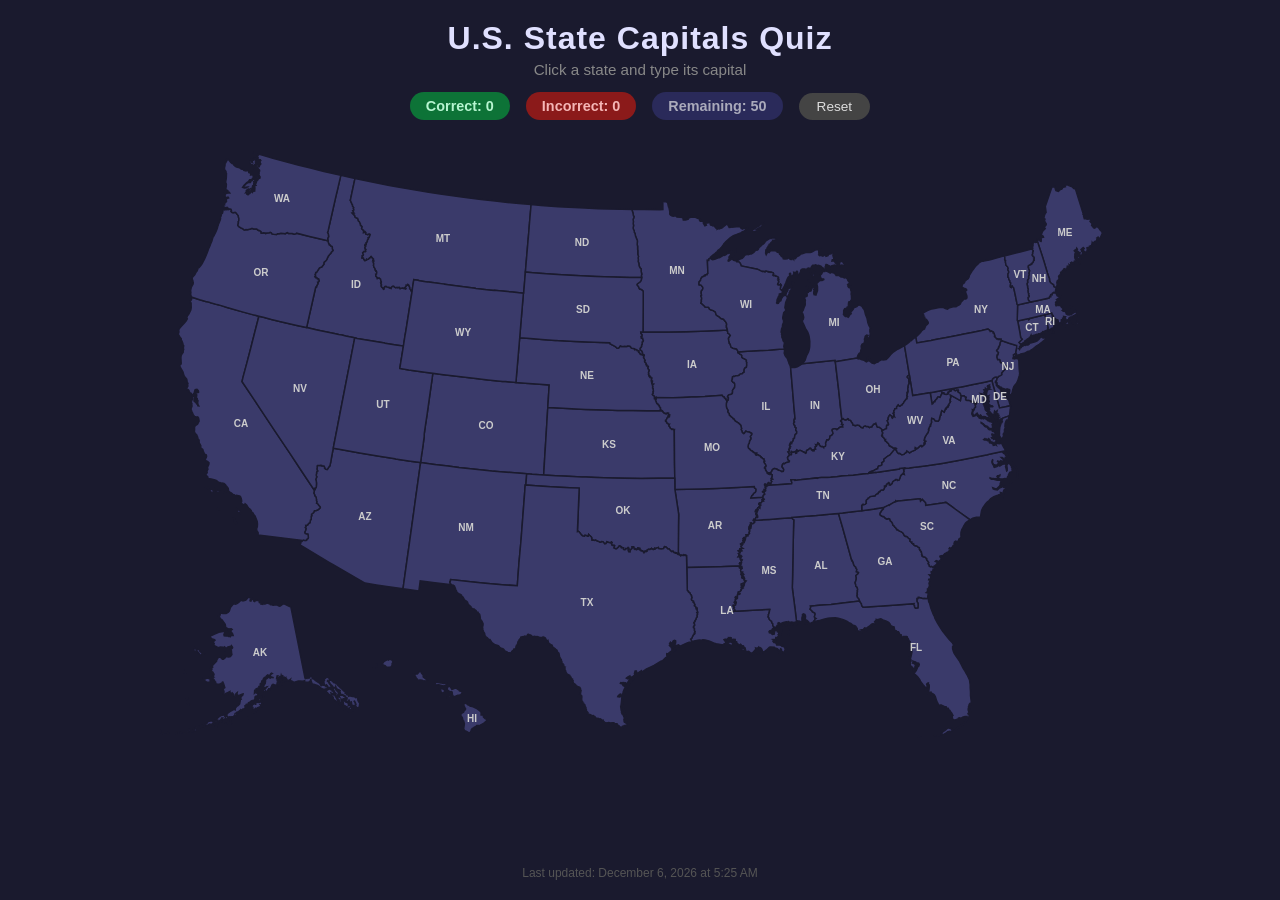
==== index.html @ 726a96b6 "Show last-updated timestamp dynamically from document.lastModified Replaces the hardcoded date with " ====
<!DOCTYPE html>
<html lang="en">
<head>
  <meta charset="UTF-8">
  <meta name="viewport" content="width=device-width, initial-scale=1.0">
  <title>U.S. State Capitals Quiz</title>
  <meta name="description" content="Interactive US state capitals quiz with map">
  <link rel="stylesheet" href="styles.css">
</head>
<body>
  <header>
    <h1>U.S. State Capitals Quiz</h1>
    <p class="subtitle">Click a state and type its capital</p>
    <div id="scoreboard">
      <span id="correct-count" class="score correct">Correct: 0</span>
      <span id="incorrect-count" class="score incorrect">Incorrect: 0</span>
      <span id="remaining-count" class="score remaining">Remaining: 50</span>
      <button id="reset-btn">Reset</button>
    </div>
  </header>

  <main>
    <div id="map-container">
      <svg id="us-map" viewBox="0 0 960 600" xmlns="http://www.w3.org/2000/svg"></svg>
    </div>

    <div id="modal-overlay" class="hidden">
      <div id="modal">
        <h2 id="modal-state-name"></h2>
        <form id="capital-form">
          <label for="capital-input">Enter the capital:</label>
          <input type="text" id="capital-input" autocomplete="off" autofocus placeholder="Type capital here...">
          <div id="modal-buttons">
            <button type="submit" id="submit-btn">Submit</button>
            <button type="button" id="cancel-btn">Cancel</button>
          </div>
        </form>
        <p id="modal-feedback" class="hidden"></p>
      </div>
    </div>
  </main>

  <div id="completion-banner" class="hidden">
    <h2>Quiz Complete!</h2>
    <p id="completion-message"></p>
    <button id="completion-reset-btn">Play Again</button>
  </div>

  <footer>
    <p id="last-updated"></p>
  </footer>

  <div id="tooltip" class="hidden"></div>

  <script src="states-data.js"></script>
  <script src="states-paths.js"></script>
  <script src="app.js"></script>
</body>
</html>
---- styles.css ----
* {
  margin: 0;
  padding: 0;
  box-sizing: border-box;
}

body {
  font-family: 'Segoe UI', Tahoma, Geneva, Verdana, sans-serif;
  background: #1a1a2e;
  color: #eee;
  min-height: 100vh;
  display: flex;
  flex-direction: column;
  align-items: center;
}

header {
  text-align: center;
  padding: 20px 20px 10px;
  width: 100%;
}

header h1 {
  font-size: 2rem;
  color: #e0e0ff;
  letter-spacing: 1px;
}

.subtitle {
  color: #888;
  margin-top: 4px;
  font-size: 0.95rem;
}

#scoreboard {
  display: flex;
  justify-content: center;
  align-items: center;
  gap: 16px;
  margin-top: 14px;
  flex-wrap: wrap;
}

.score {
  padding: 6px 16px;
  border-radius: 20px;
  font-weight: 600;
  font-size: 0.9rem;
}

.score.correct {
  background: #0d7337;
  color: #b6f5d0;
}

.score.incorrect {
  background: #8b1a1a;
  color: #f5b6b6;
}

.score.remaining {
  background: #2a2a5a;
  color: #aab;
}

#reset-btn,
#completion-reset-btn {
  padding: 6px 18px;
  border: none;
  border-radius: 20px;
  background: #444;
  color: #ddd;
  font-size: 0.85rem;
  cursor: pointer;
  transition: background 0.2s;
}

#reset-btn:hover,
#completion-reset-btn:hover {
  background: #666;
}

main {
  flex: 1;
  display: flex;
  justify-content: center;
  align-items: flex-start;
  width: 100%;
  padding: 10px 20px 40px;
}

#map-container {
  width: 100%;
  max-width: 960px;
}

#us-map {
  width: 100%;
  height: auto;
}

/* State path styling */
#us-map path {
  fill: #3a3a6a;
  stroke: #1a1a2e;
  stroke-width: 1.5;
  cursor: pointer;
  transition: fill 0.2s, transform 0.1s;
}

#us-map path:hover {
  fill: #5555aa;
  filter: brightness(1.2);
}

#us-map path.correct {
  fill: #1b8a4a;
}

#us-map path.correct:hover {
  fill: #22a85c;
}

#us-map path.incorrect {
  fill: #b83030;
}

#us-map path.incorrect:hover {
  fill: #d44040;
}

#us-map path.answered {
  cursor: default;
}

/* State labels */
#us-map text {
  fill: #ccc;
  font-size: 10px;
  font-family: 'Segoe UI', Tahoma, Geneva, Verdana, sans-serif;
  font-weight: 600;
  pointer-events: none;
  text-anchor: middle;
  dominant-baseline: central;
}

/* Modal */
#modal-overlay {
  position: fixed;
  top: 0;
  left: 0;
  width: 100%;
  height: 100%;
  background: rgba(0, 0, 0, 0.6);
  display: flex;
  justify-content: center;
  align-items: center;
  z-index: 100;
}

#modal-overlay.hidden {
  display: none;
}

#modal {
  background: #2a2a4a;
  border-radius: 12px;
  padding: 30px 36px;
  min-width: 320px;
  max-width: 420px;
  box-shadow: 0 8px 40px rgba(0, 0, 0, 0.5);
  text-align: center;
}

#modal h2 {
  font-size: 1.5rem;
  color: #e0e0ff;
  margin-bottom: 18px;
}

#capital-form label {
  display: block;
  margin-bottom: 8px;
  color: #aaa;
  font-size: 0.9rem;
}

#capital-input {
  width: 100%;
  padding: 10px 14px;
  border: 2px solid #555;
  border-radius: 8px;
  background: #1a1a2e;
  color: #eee;
  font-size: 1.1rem;
  outline: none;
  transition: border-color 0.2s;
}

#capital-input:focus {
  border-color: #7777cc;
}

#modal-buttons {
  display: flex;
  gap: 10px;
  margin-top: 14px;
  justify-content: center;
}

#submit-btn,
#cancel-btn {
  padding: 8px 24px;
  border: none;
  border-radius: 8px;
  font-size: 0.95rem;
  cursor: pointer;
  transition: background 0.2s;
}

#submit-btn {
  background: #4a4aaa;
  color: #fff;
}

#submit-btn:hover {
  background: #5c5cc0;
}

#cancel-btn {
  background: #555;
  color: #ccc;
}

#cancel-btn:hover {
  background: #777;
}

#modal-feedback {
  margin-top: 14px;
  padding: 8px 12px;
  border-radius: 8px;
  font-weight: 600;
  font-size: 0.95rem;
}

#modal-feedback.hidden {
  display: none;
}

#modal-feedback.correct {
  background: #0d7337;
  color: #b6f5d0;
}

#modal-feedback.incorrect {
  background: #8b1a1a;
  color: #f5b6b6;
}

/* Completion banner */
#completion-banner {
  position: fixed;
  top: 50%;
  left: 50%;
  transform: translate(-50%, -50%);
  background: #2a2a4a;
  border: 2px solid #5555aa;
  border-radius: 16px;
  padding: 40px 50px;
  text-align: center;
  z-index: 200;
  box-shadow: 0 10px 50px rgba(0, 0, 0, 0.6);
}

#completion-banner.hidden {
  display: none;
}

#completion-banner h2 {
  font-size: 1.8rem;
  color: #e0e0ff;
  margin-bottom: 10px;
}

#completion-banner p {
  color: #aaa;
  margin-bottom: 20px;
  font-size: 1.1rem;
}

#completion-reset-btn {
  font-size: 1rem;
  padding: 10px 28px;
}

/* Tooltip */
#tooltip {
  position: fixed;
  padding: 6px 12px;
  background: rgba(30, 30, 60, 0.95);
  color: #e0e0ff;
  border: 1px solid #5555aa;
  border-radius: 6px;
  font-size: 0.85rem;
  font-weight: 600;
  pointer-events: none;
  z-index: 50;
  white-space: nowrap;
  box-shadow: 0 2px 8px rgba(0, 0, 0, 0.4);
}

#tooltip.hidden {
  display: none;
}

footer {
  padding: 12px 20px 20px;
  text-align: center;
  color: #555;
  font-size: 0.75rem;
}
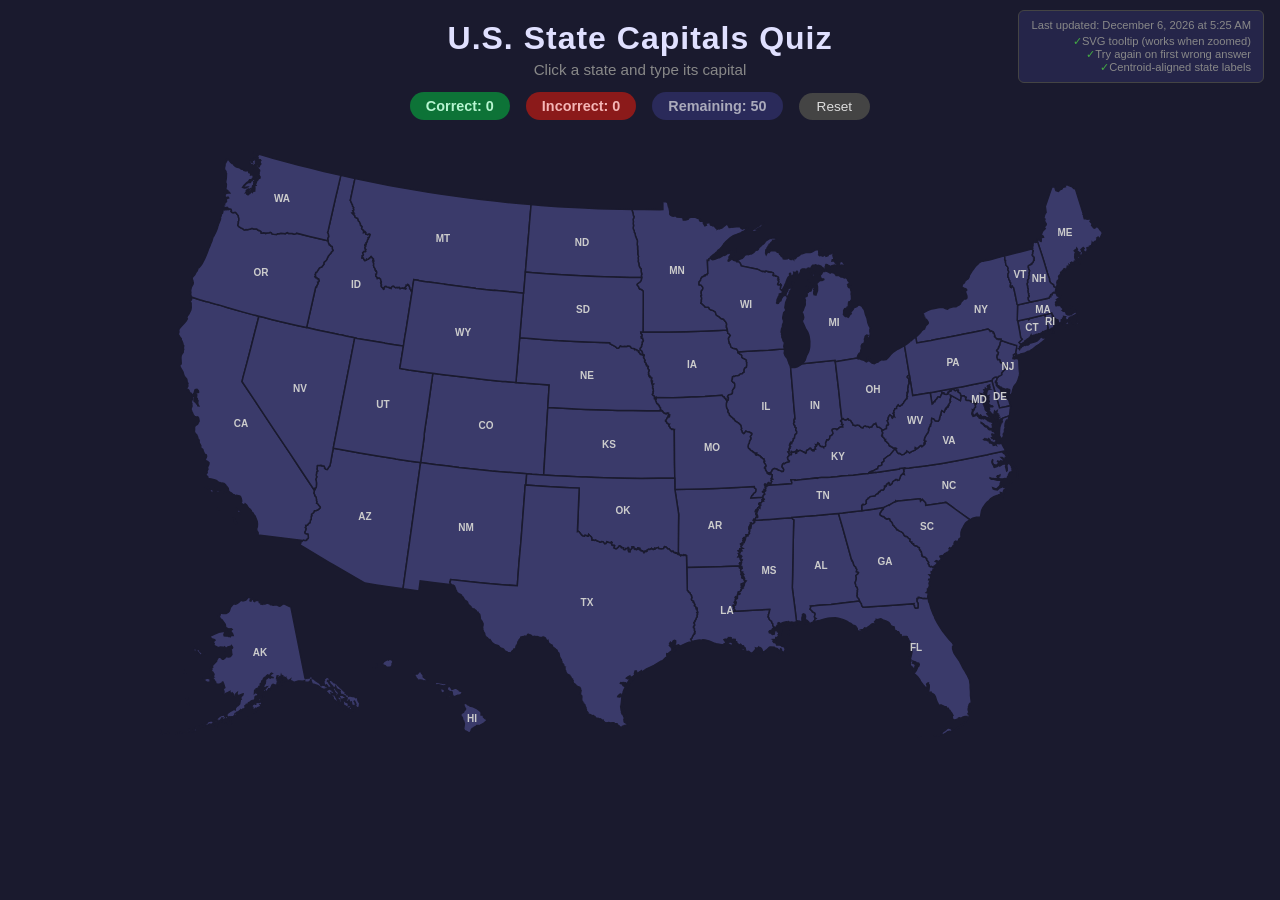
==== commit 6a27de50: "Add temporary version info box in top-right corner Shows last-updated timestamp and recent enhanceme" ====
--- a/index.html
+++ b/index.html
@@ -9,6 +9,14 @@
 </head>
 <body>
   <header>
+    <div id="version-info">
+      <span id="last-updated"></span>
+      <ul>
+        <li>SVG tooltip (works when zoomed)</li>
+        <li>Try again on first wrong answer</li>
+        <li>Centroid-aligned state labels</li>
+      </ul>
+    </div>
     <h1>U.S. State Capitals Quiz</h1>
     <p class="subtitle">Click a state and type its capital</p>
     <div id="scoreboard">
@@ -46,11 +54,7 @@
     <button id="completion-reset-btn">Play Again</button>
   </div>
 
-  <footer>
-    <p id="last-updated"></p>
-  </footer>
-
-  <div id="tooltip" class="hidden"></div>
+  <footer></footer>
 
   <script src="states-data.js"></script>
   <script src="states-paths.js"></script>
--- a/styles.css
+++ b/styles.css
@@ -18,6 +18,30 @@
   text-align: center;
   padding: 20px 20px 10px;
   width: 100%;
+  position: relative;
+}
+
+#version-info {
+  position: absolute;
+  top: 10px;
+  right: 16px;
+  text-align: right;
+  font-size: 0.7rem;
+  color: #888;
+  background: rgba(40, 40, 80, 0.8);
+  padding: 8px 12px;
+  border-radius: 6px;
+  border: 1px solid #444;
+}
+
+#version-info ul {
+  list-style: none;
+  margin-top: 4px;
+}
+
+#version-info li::before {
+  content: "\2713 ";
+  color: #4a4;
 }
 
 header h1 {
@@ -294,26 +318,6 @@
   padding: 10px 28px;
 }
 
-/* Tooltip */
-#tooltip {
-  position: fixed;
-  padding: 6px 12px;
-  background: rgba(30, 30, 60, 0.95);
-  color: #e0e0ff;
-  border: 1px solid #5555aa;
-  border-radius: 6px;
-  font-size: 0.85rem;
-  font-weight: 600;
-  pointer-events: none;
-  z-index: 50;
-  white-space: nowrap;
-  box-shadow: 0 2px 8px rgba(0, 0, 0, 0.4);
-}
-
-#tooltip.hidden {
-  display: none;
-}
-
 footer {
   padding: 12px 20px 20px;
   text-align: center;
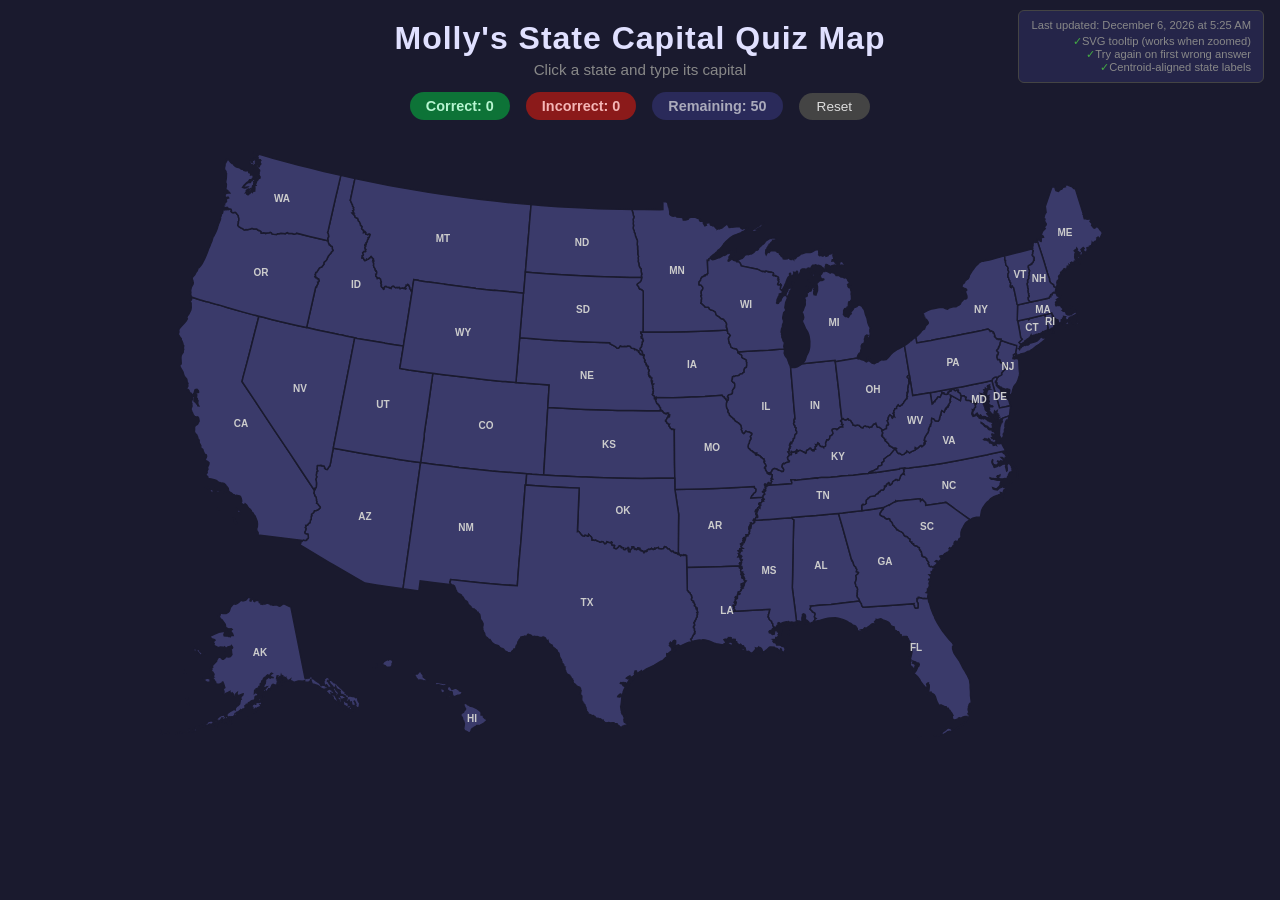
==== commit 89f7d4fa: "Rename quiz to Molly's State Capital Quiz Map https://claude.ai/code/session_01R7pjbwkUL8LQh3WRmajrC" ====
--- a/index.html
+++ b/index.html
@@ -3,7 +3,7 @@
 <head>
   <meta charset="UTF-8">
   <meta name="viewport" content="width=device-width, initial-scale=1.0">
-  <title>U.S. State Capitals Quiz</title>
+  <title>Molly's State Capital Quiz Map</title>
   <meta name="description" content="Interactive US state capitals quiz with map">
   <link rel="stylesheet" href="styles.css">
 </head>
@@ -17,7 +17,7 @@
         <li>Centroid-aligned state labels</li>
       </ul>
     </div>
-    <h1>U.S. State Capitals Quiz</h1>
+    <h1>Molly's State Capital Quiz Map</h1>
     <p class="subtitle">Click a state and type its capital</p>
     <div id="scoreboard">
       <span id="correct-count" class="score correct">Correct: 0</span>
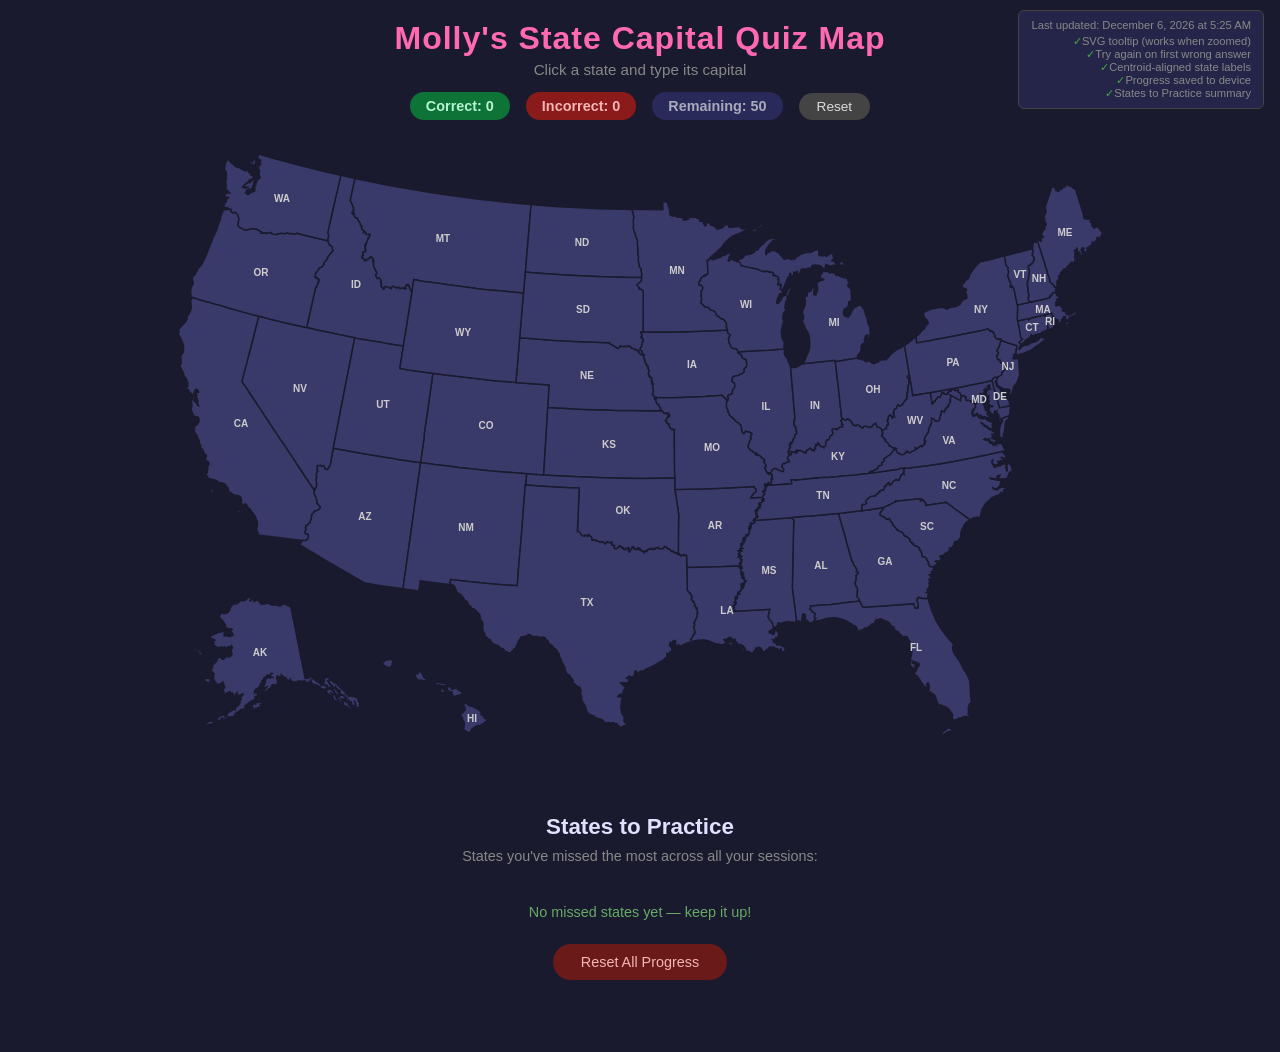
==== commit a5a66a5e: "Add localStorage persistence and States to Practice summary - Quiz progress saves to the device auto" ====
--- a/index.html
+++ b/index.html
@@ -15,6 +15,8 @@
         <li>SVG tooltip (works when zoomed)</li>
         <li>Try again on first wrong answer</li>
         <li>Centroid-aligned state labels</li>
+        <li>Progress saved to device</li>
+        <li>States to Practice summary</li>
       </ul>
     </div>
     <h1>Molly's State Capital Quiz Map</h1>
@@ -54,6 +56,14 @@
     <button id="completion-reset-btn">Play Again</button>
   </div>
 
+  <section id="summary-section">
+    <h2>States to Practice</h2>
+    <p id="summary-description">States you've missed the most across all your sessions:</p>
+    <ul id="summary-list"></ul>
+    <p id="summary-empty" class="hidden">No missed states yet — keep it up!</p>
+    <button id="master-reset-btn">Reset All Progress</button>
+  </section>
+
   <footer></footer>
 
   <script src="states-data.js"></script>
--- a/styles.css
+++ b/styles.css
@@ -46,7 +46,7 @@
 
 header h1 {
   font-size: 2rem;
-  color: #e0e0ff;
+  color: #ff69b4;
   letter-spacing: 1px;
 }
 
@@ -318,6 +318,75 @@
   padding: 10px 28px;
 }
 
+/* Summary section */
+#summary-section {
+  width: 100%;
+  max-width: 960px;
+  margin: 0 auto;
+  padding: 30px 20px 40px;
+  text-align: center;
+}
+
+#summary-section h2 {
+  font-size: 1.4rem;
+  color: #e0e0ff;
+  margin-bottom: 8px;
+}
+
+#summary-description {
+  color: #888;
+  font-size: 0.9rem;
+  margin-bottom: 16px;
+}
+
+#summary-list {
+  list-style: none;
+  display: flex;
+  flex-wrap: wrap;
+  justify-content: center;
+  gap: 10px;
+  margin-bottom: 24px;
+}
+
+#summary-list li {
+  background: #8b1a1a;
+  color: #f5b6b6;
+  padding: 6px 14px;
+  border-radius: 20px;
+  font-size: 0.85rem;
+  font-weight: 600;
+}
+
+#summary-list li .miss-count {
+  opacity: 0.7;
+  margin-left: 4px;
+}
+
+#summary-empty {
+  color: #6a6;
+  font-size: 0.9rem;
+  margin-bottom: 24px;
+}
+
+#summary-empty.hidden {
+  display: none;
+}
+
+#master-reset-btn {
+  padding: 10px 28px;
+  border: none;
+  border-radius: 20px;
+  background: #6b1a1a;
+  color: #f5b6b6;
+  font-size: 0.9rem;
+  cursor: pointer;
+  transition: background 0.2s;
+}
+
+#master-reset-btn:hover {
+  background: #8b2a2a;
+}
+
 footer {
   padding: 12px 20px 20px;
   text-align: center;
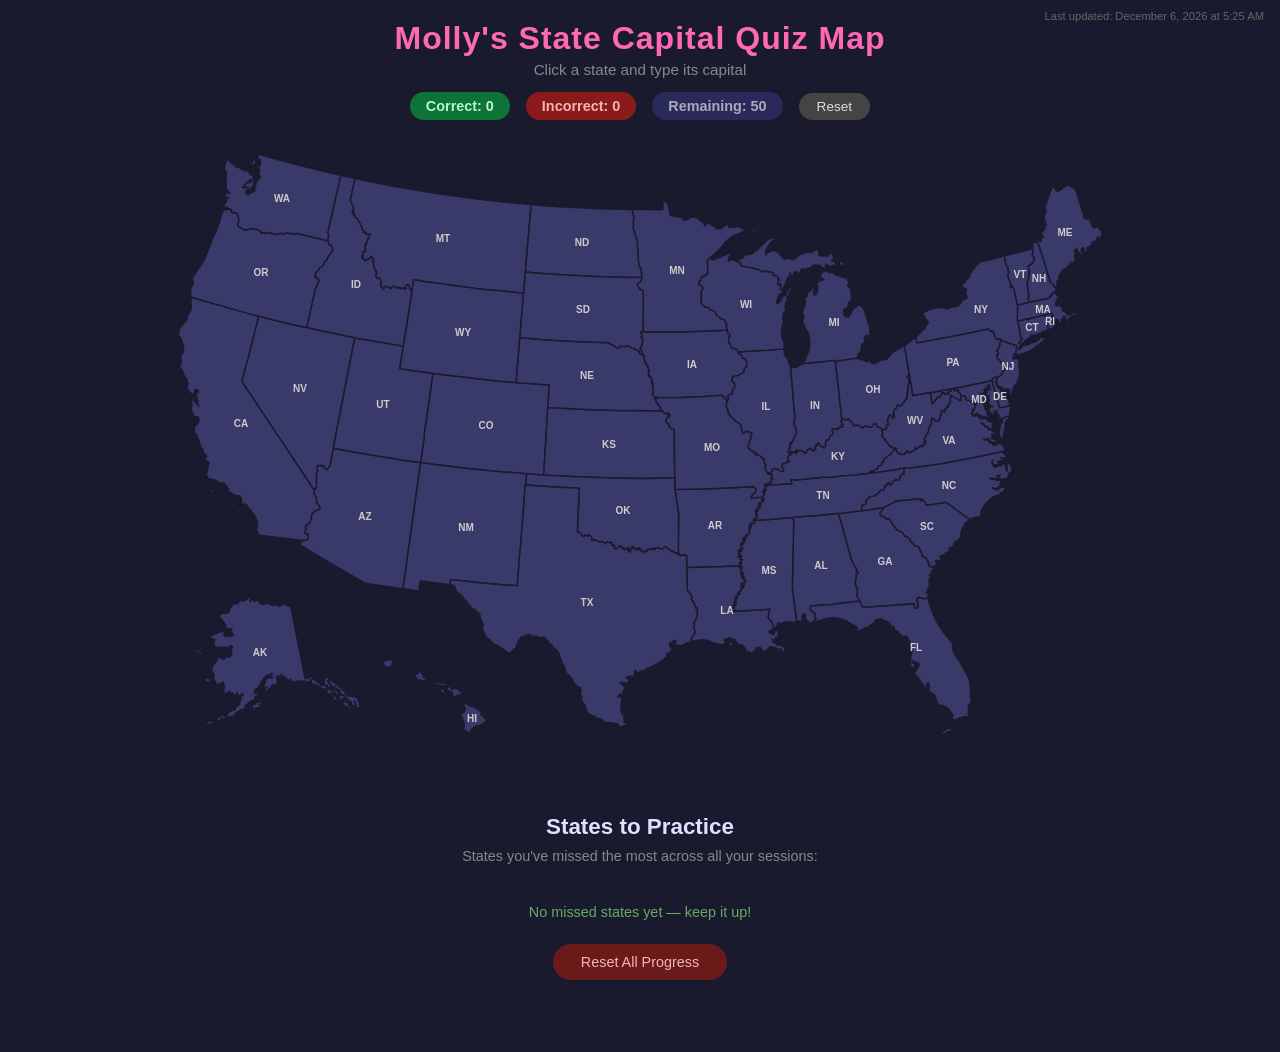
==== commit d0376ca1: "Remove version info box, keep small timestamp in top-right https://claude.ai/code/session_01R7pjbwkU" ====
--- a/index.html
+++ b/index.html
@@ -9,16 +9,7 @@
 </head>
 <body>
   <header>
-    <div id="version-info">
-      <span id="last-updated"></span>
-      <ul>
-        <li>SVG tooltip (works when zoomed)</li>
-        <li>Try again on first wrong answer</li>
-        <li>Centroid-aligned state labels</li>
-        <li>Progress saved to device</li>
-        <li>States to Practice summary</li>
-      </ul>
-    </div>
+    <span id="last-updated"></span>
     <h1>Molly's State Capital Quiz Map</h1>
     <p class="subtitle">Click a state and type its capital</p>
     <div id="scoreboard">
--- a/styles.css
+++ b/styles.css
@@ -21,27 +21,12 @@
   position: relative;
 }
 
-#version-info {
+#last-updated {
   position: absolute;
   top: 10px;
   right: 16px;
-  text-align: right;
   font-size: 0.7rem;
-  color: #888;
-  background: rgba(40, 40, 80, 0.8);
-  padding: 8px 12px;
-  border-radius: 6px;
-  border: 1px solid #444;
-}
-
-#version-info ul {
-  list-style: none;
-  margin-top: 4px;
-}
-
-#version-info li::before {
-  content: "\2713 ";
-  color: #4a4;
+  color: #666;
 }
 
 header h1 {
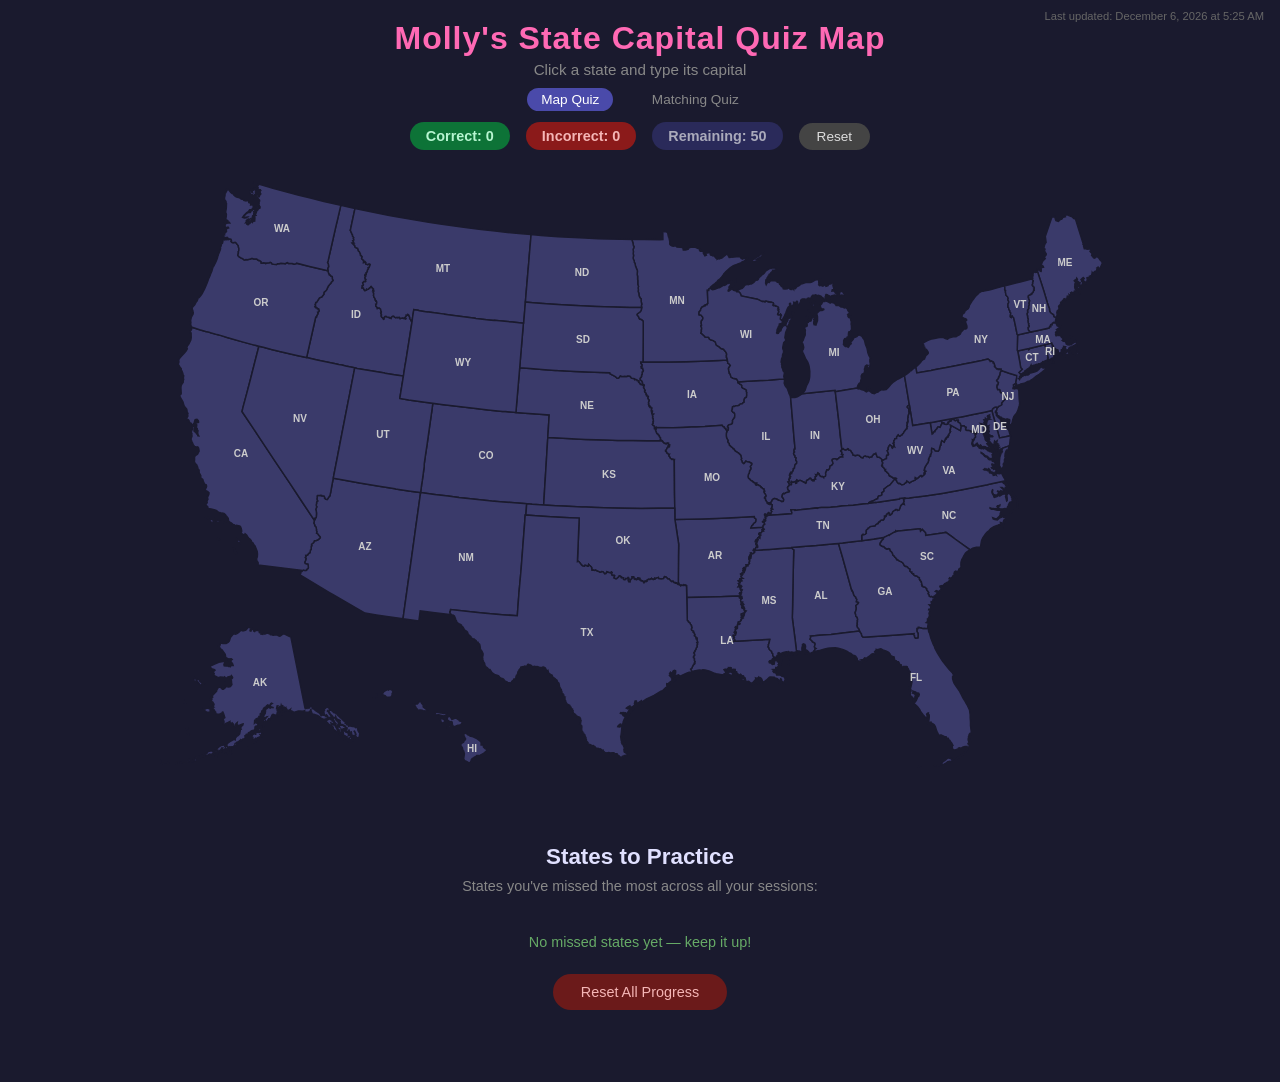
==== commit 14b04d65: "Add matching quiz page with state abbreviations New page where all 50 states are listed with blanks " ====
--- a/index.html
+++ b/index.html
@@ -12,6 +12,10 @@
     <span id="last-updated"></span>
     <h1>Molly's State Capital Quiz Map</h1>
     <p class="subtitle">Click a state and type its capital</p>
+    <nav id="page-nav">
+      <a href="index.html" class="active">Map Quiz</a>
+      <a href="match.html">Matching Quiz</a>
+    </nav>
     <div id="scoreboard">
       <span id="correct-count" class="score correct">Correct: 0</span>
       <span id="incorrect-count" class="score incorrect">Incorrect: 0</span>
--- a/styles.css
+++ b/styles.css
@@ -39,6 +39,30 @@
   color: #888;
   margin-top: 4px;
   font-size: 0.95rem;
+}
+
+#page-nav {
+  margin-top: 12px;
+}
+
+#page-nav a {
+  color: #888;
+  text-decoration: none;
+  margin: 0 10px;
+  padding: 4px 14px;
+  border-radius: 16px;
+  font-size: 0.85rem;
+  transition: background 0.2s, color 0.2s;
+}
+
+#page-nav a:hover {
+  background: #3a3a6a;
+  color: #e0e0ff;
+}
+
+#page-nav a.active {
+  background: #4a4aaa;
+  color: #fff;
 }
 
 #scoreboard {
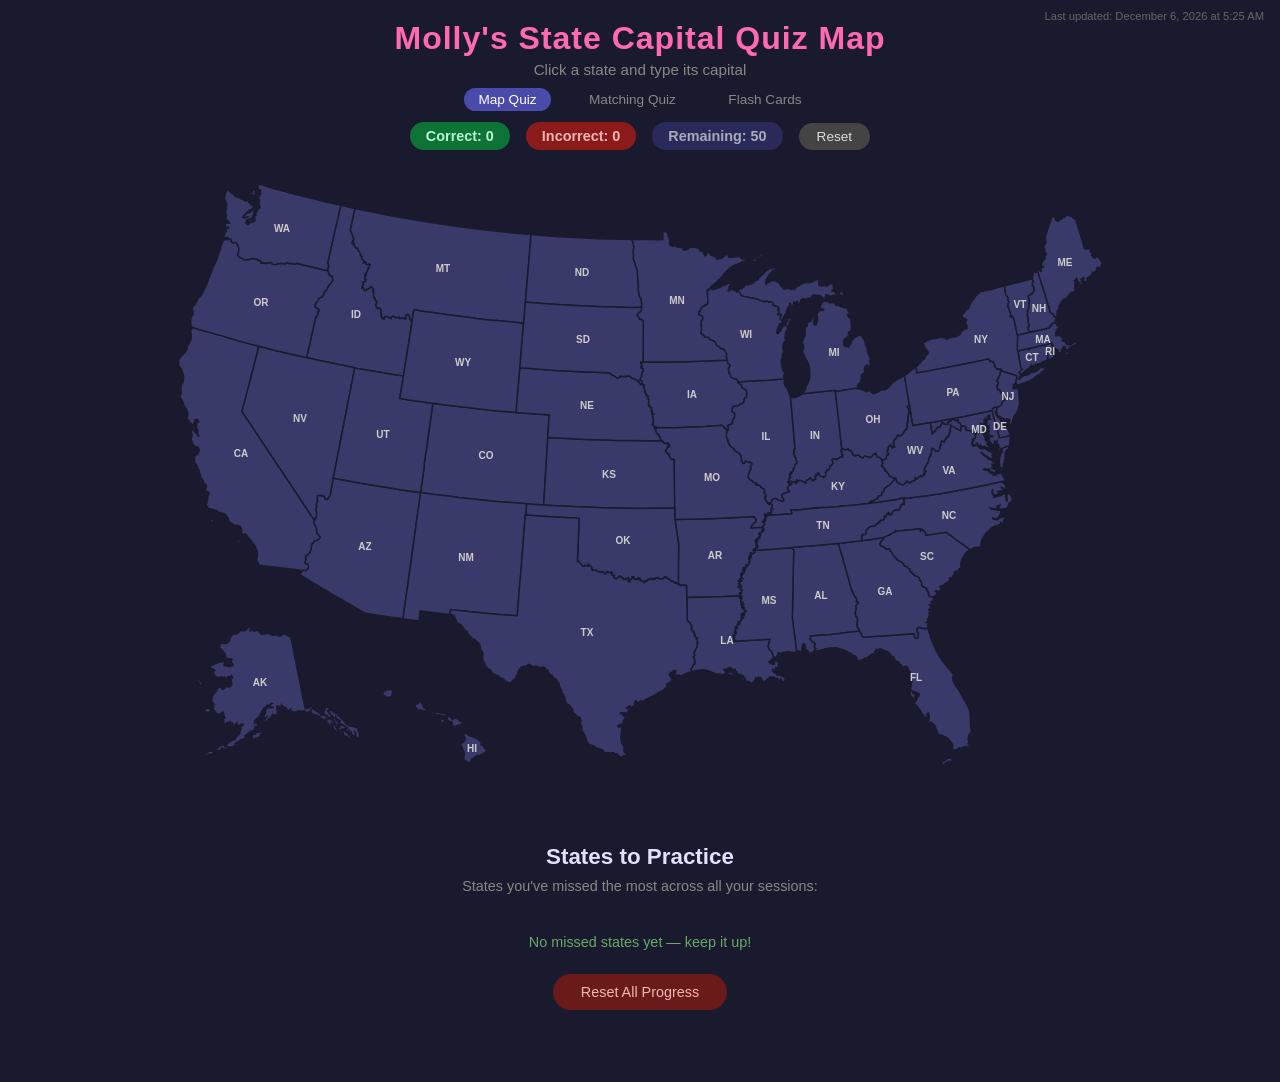
==== commit 8f6e4f3d: "Add flash card quiz with multiple choice capital answers New page shows a random state with 4 city o" ====
--- a/index.html
+++ b/index.html
@@ -15,6 +15,7 @@
     <nav id="page-nav">
       <a href="index.html" class="active">Map Quiz</a>
       <a href="match.html">Matching Quiz</a>
+      <a href="flash.html">Flash Cards</a>
     </nav>
     <div id="scoreboard">
       <span id="correct-count" class="score correct">Correct: 0</span>
